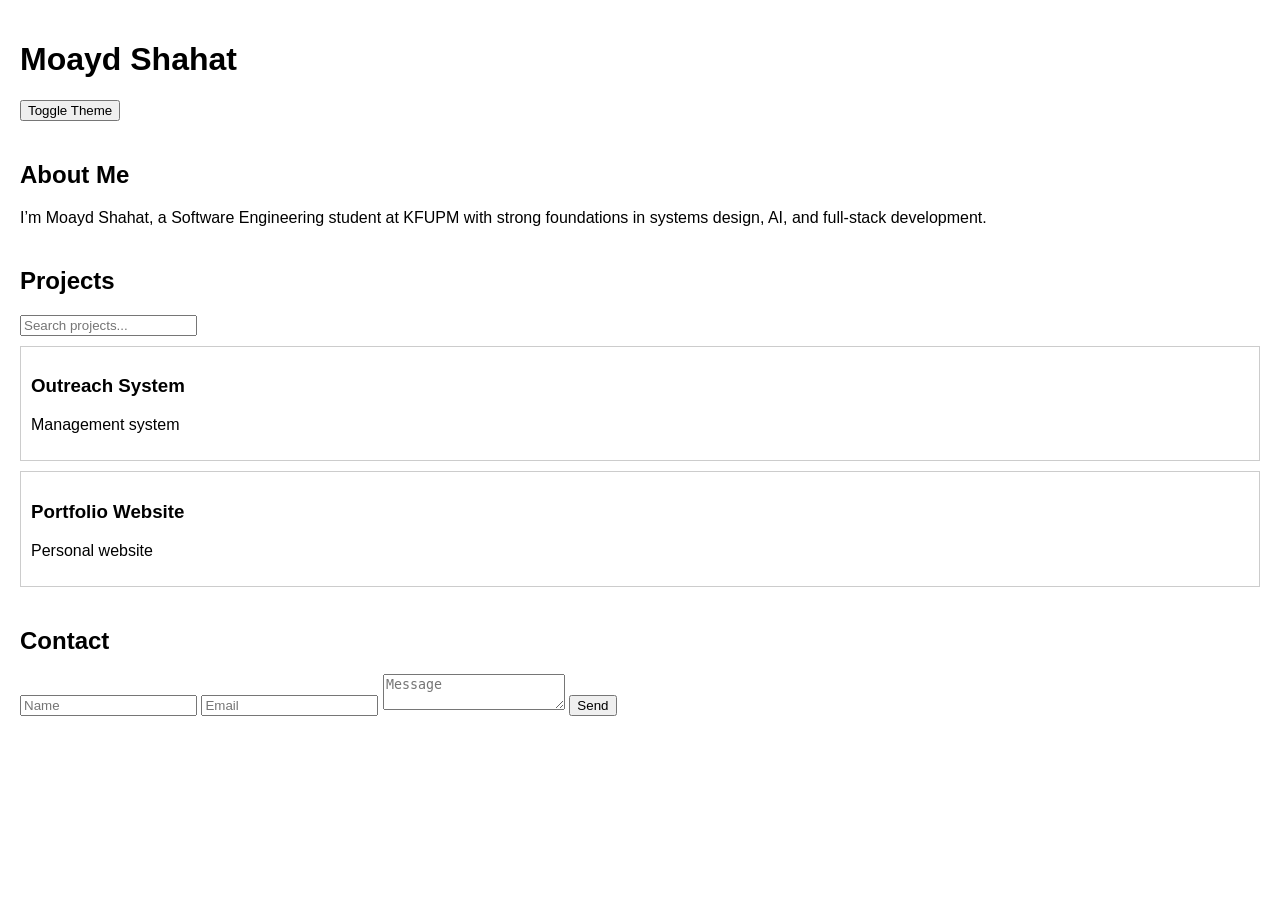
==== index.html @ a8ad27c6 "Initial commit" ====
<!DOCTYPE html>
<html lang="en">
<head>
<meta charset="UTF-8">
<meta name="viewport" content="width=device-width, initial-scale=1.0">
<title>Moayd Shahat | Portfolio</title>
<link rel="stylesheet" href="css/styles.css">
</head>
<body>

<header>
  <h1>Moayd Shahat</h1>
  <button id="themeToggle">Toggle Theme</button>
</header>

<section id="about">
  <h2>About Me</h2>
  <p>I’m Moayd Shahat, a Software Engineering student at KFUPM with strong foundations in systems design, AI, and full‑stack development.</p>
</section>

<section id="projects">
  <h2>Projects</h2>

  <input type="text" id="searchInput" placeholder="Search projects...">

  <div id="projectsList"></div>
</section>

<section id="contact">
  <h2>Contact</h2>
  <form id="contactForm">
    <input type="text" id="name" placeholder="Name">
    <input type="email" id="email" placeholder="Email">
    <textarea id="message" placeholder="Message"></textarea>
    <button type="submit">Send</button>
  </form>
  <p id="formMsg"></p>
</section>

<script src="js/script.js"></script>
</body>
</html>
---- css/styles.css ----
body {
  font-family: Arial;
  margin: 0;
  padding: 20px;
  transition: 0.3s;
}
.dark {
  background: #111;
  color: white;
}
section {
  margin: 40px 0;
}
#projectsList div {
  border: 1px solid #ccc;
  padding: 10px;
  margin: 10px 0;
  transition: 0.3s;
}
#projectsList div:hover {
  transform: scale(1.02);
}
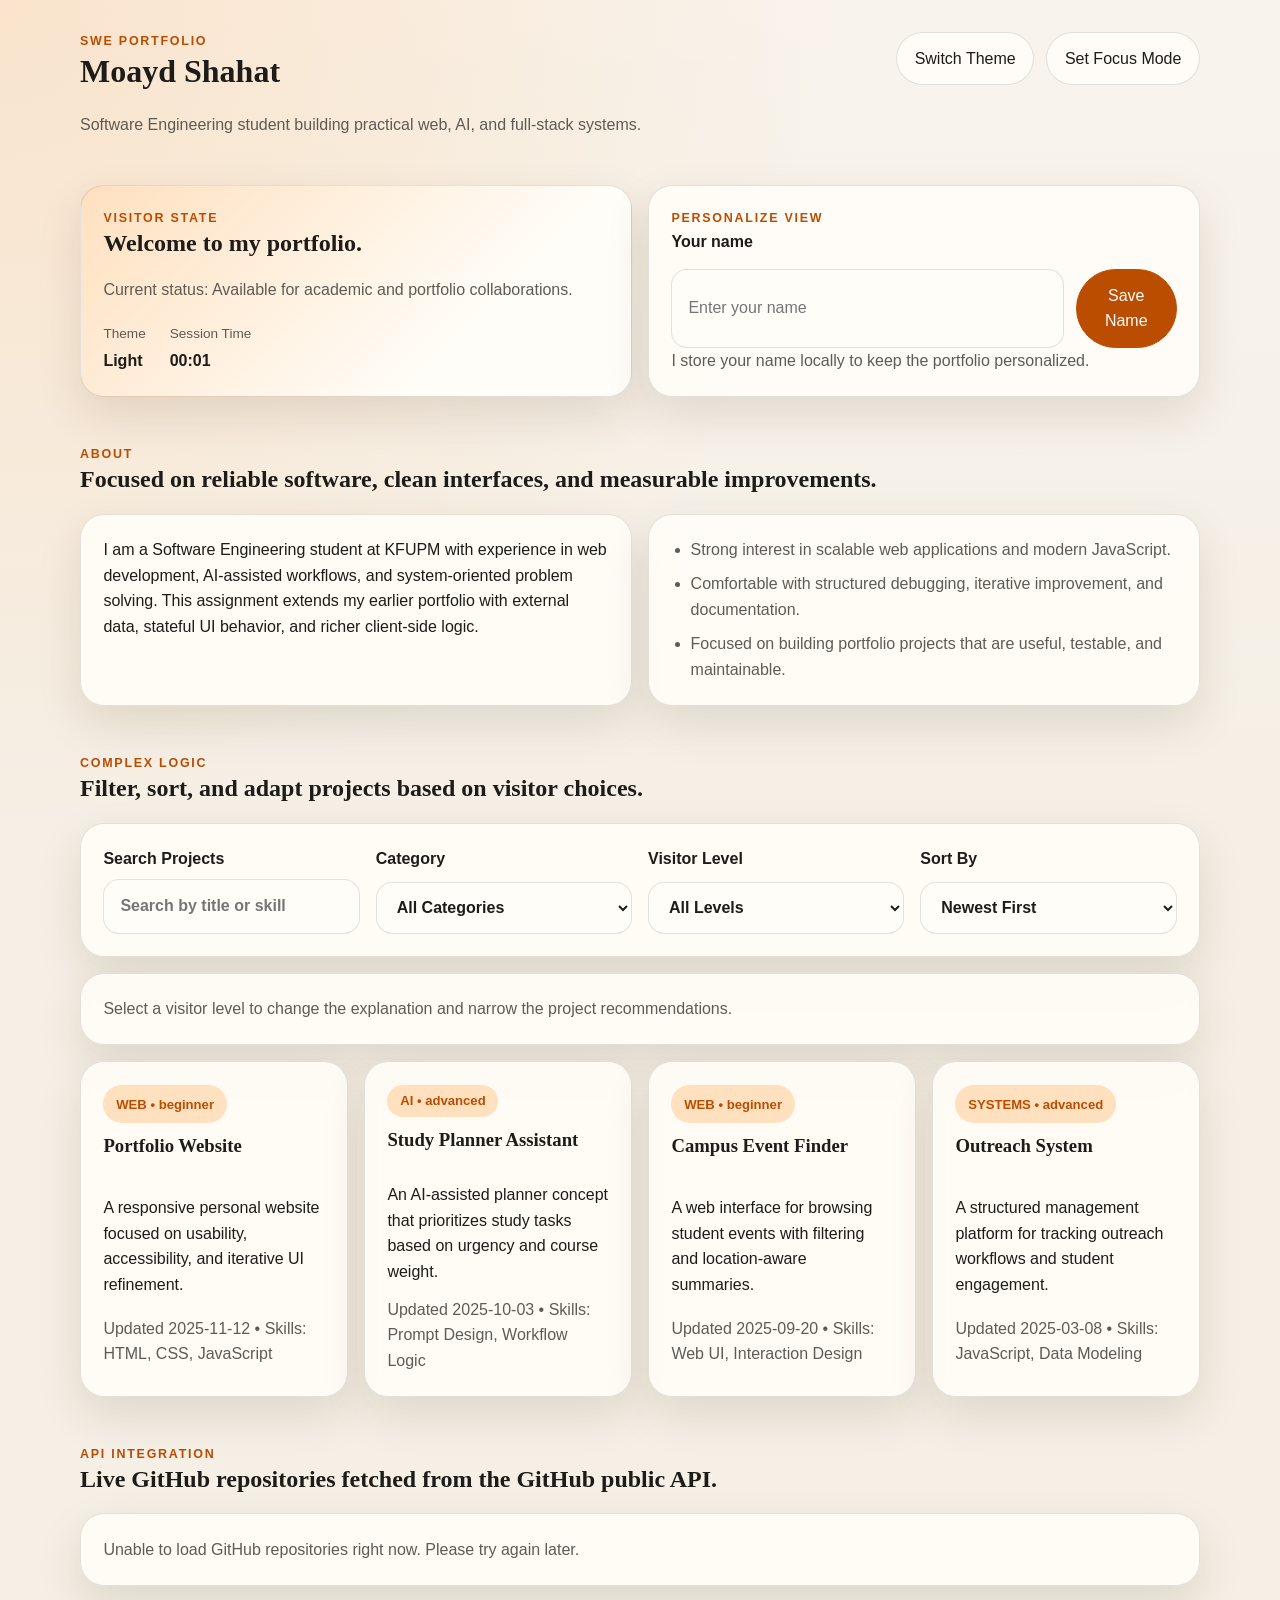
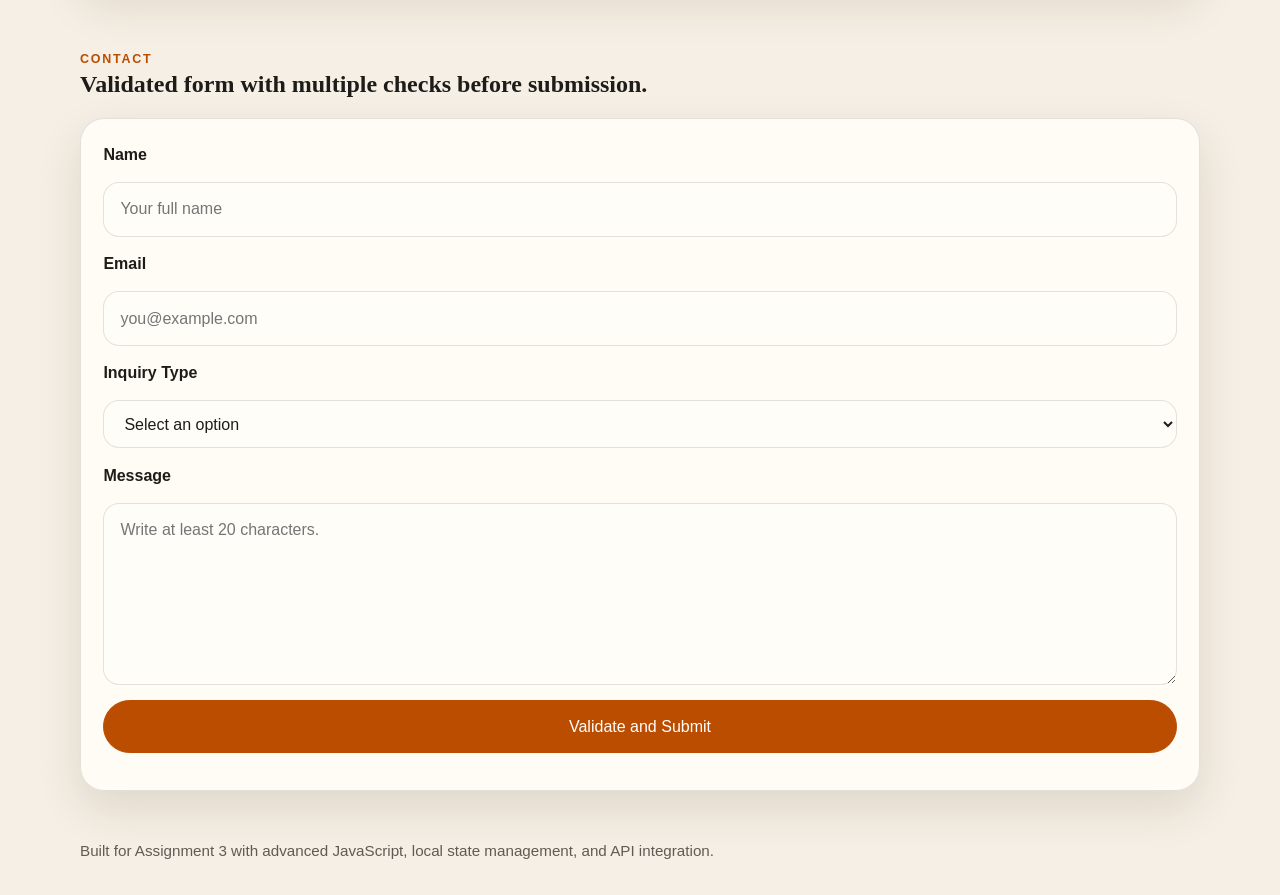
==== commit 03de6070: "First commit" ====
--- a/index.html
+++ b/index.html
@@ -1,42 +1,174 @@
 <!DOCTYPE html>
 <html lang="en">
 <head>
-<meta charset="UTF-8">
-<meta name="viewport" content="width=device-width, initial-scale=1.0">
-<title>Moayd Shahat | Portfolio</title>
-<link rel="stylesheet" href="css/styles.css">
+  <meta charset="UTF-8">
+  <meta name="viewport" content="width=device-width, initial-scale=1.0">
+  <meta
+    name="description"
+    content="Assignment 3 portfolio for Moayd Shahat featuring state management, API integration, advanced filtering, and form validation."
+  >
+  <title>Moayd Shahat | Assignment 3 Portfolio</title>
+  <link rel="stylesheet" href="css/styles.css">
 </head>
 <body>
+  <header class="site-header">
+    <div class="brand-block">
+      <p class="eyebrow">SWE Portfolio</p>
+      <h1>Moayd Shahat</h1>
+      <p class="subtitle">Software Engineering student building practical web, AI, and full-stack systems.</p>
+    </div>
 
-<header>
-  <h1>Moayd Shahat</h1>
-  <button id="themeToggle">Toggle Theme</button>
-</header>
+    <nav class="top-actions" aria-label="Portfolio Controls">
+      <button id="themeToggle" class="ghost-button" type="button">Switch Theme</button>
+      <button id="statusToggle" class="ghost-button" type="button">Set Status</button>
+    </nav>
+  </header>
 
-<section id="about">
-  <h2>About Me</h2>
-  <p>I’m Moayd Shahat, a Software Engineering student at KFUPM with strong foundations in systems design, AI, and full‑stack development.</p>
-</section>
+  <main>
+    <section class="hero card-grid">
+      <article class="card card-accent">
+        <p class="section-label">Visitor State</p>
+        <h2 id="greeting">Welcome to my portfolio.</h2>
+        <p id="statusMessage" class="status-text">Current status: Available for academic and portfolio collaborations.</p>
+        <div class="metrics">
+          <div>
+            <span class="metric-label">Theme</span>
+            <strong id="themeLabel">Light</strong>
+          </div>
+          <div>
+            <span class="metric-label">Session Time</span>
+            <strong id="visitTimer">00:00</strong>
+          </div>
+        </div>
+      </article>
 
-<section id="projects">
-  <h2>Projects</h2>
+      <article class="card">
+        <p class="section-label">Personalize View</p>
+        <form id="visitorForm" class="inline-form">
+          <label for="visitorName">Your name</label>
+          <div class="inline-controls">
+            <input id="visitorName" name="visitorName" type="text" maxlength="30" placeholder="Enter your name">
+            <button type="submit" class="primary-button">Save Name</button>
+          </div>
+        </form>
+        <p id="visitorFeedback" class="helper-text">I store your name locally to keep the portfolio personalized.</p>
+      </article>
+    </section>
 
-  <input type="text" id="searchInput" placeholder="Search projects...">
+    <section id="about" class="content-section">
+      <div class="section-heading">
+        <p class="section-label">About</p>
+        <h2>Focused on reliable software, clean interfaces, and measurable improvements.</h2>
+      </div>
+      <div class="about-layout">
+        <article class="card">
+          <p>
+            I am a Software Engineering student at KFUPM with experience in web development,
+            AI-assisted workflows, and system-oriented problem solving. This assignment extends my
+            earlier portfolio with external data, stateful UI behavior, and richer client-side logic.
+          </p>
+        </article>
+        <article class="card">
+          <ul class="bullet-list">
+            <li>Strong interest in scalable web applications and modern JavaScript.</li>
+            <li>Comfortable with structured debugging, iterative improvement, and documentation.</li>
+            <li>Focused on building portfolio projects that are useful, testable, and maintainable.</li>
+          </ul>
+        </article>
+      </div>
+    </section>
 
-  <div id="projectsList"></div>
-</section>
+    <section id="projects" class="content-section">
+      <div class="section-heading">
+        <p class="section-label">Complex Logic</p>
+        <h2>Filter, sort, and adapt projects based on visitor choices.</h2>
+      </div>
 
-<section id="contact">
-  <h2>Contact</h2>
-  <form id="contactForm">
-    <input type="text" id="name" placeholder="Name">
-    <input type="email" id="email" placeholder="Email">
-    <textarea id="message" placeholder="Message"></textarea>
-    <button type="submit">Send</button>
-  </form>
-  <p id="formMsg"></p>
-</section>
+      <div class="controls-grid card">
+        <label>
+          Search Projects
+          <input type="text" id="searchInput" placeholder="Search by title or skill">
+        </label>
 
-<script src="js/script.js"></script>
+        <label>
+          Category
+          <select id="categoryFilter">
+            <option value="all">All Categories</option>
+            <option value="web">Web</option>
+            <option value="ai">AI</option>
+            <option value="systems">Systems</option>
+          </select>
+        </label>
+
+        <label>
+          Visitor Level
+          <select id="levelFilter">
+            <option value="all">All Levels</option>
+            <option value="beginner">Beginner</option>
+            <option value="advanced">Advanced</option>
+          </select>
+        </label>
+
+        <label>
+          Sort By
+          <select id="sortSelect">
+            <option value="newest">Newest First</option>
+            <option value="oldest">Oldest First</option>
+            <option value="title">Title A-Z</option>
+          </select>
+        </label>
+      </div>
+
+      <article id="levelMessage" class="card info-banner">
+        Beginner visitors currently see guided, easier-to-read project summaries.
+      </article>
+
+      <div id="projectsList" class="projects-grid" aria-live="polite"></div>
+    </section>
+
+    <section id="github" class="content-section">
+      <div class="section-heading">
+        <p class="section-label">API Integration</p>
+        <h2>Live GitHub repositories fetched from the GitHub public API.</h2>
+      </div>
+      <div id="repoStatus" class="card info-banner">Loading latest repositories...</div>
+      <div id="repoList" class="projects-grid" aria-live="polite"></div>
+    </section>
+
+    <section id="contact" class="content-section">
+      <div class="section-heading">
+        <p class="section-label">Contact</p>
+        <h2>Validated form with multiple checks before submission.</h2>
+      </div>
+
+      <form id="contactForm" class="card contact-form" novalidate>
+        <label for="name">Name</label>
+        <input type="text" id="name" name="name" placeholder="Your full name">
+
+        <label for="email">Email</label>
+        <input type="email" id="email" name="email" placeholder="you@example.com">
+
+        <label for="reason">Inquiry Type</label>
+        <select id="reason" name="reason">
+          <option value="">Select an option</option>
+          <option value="project">Project collaboration</option>
+          <option value="feedback">Portfolio feedback</option>
+          <option value="opportunity">Opportunity</option>
+        </select>
+
+        <label for="message">Message</label>
+        <textarea id="message" name="message" rows="6" placeholder="Write at least 20 characters."></textarea>
+
+        <button type="submit" class="primary-button">Validate and Submit</button>
+        <p id="formMsg" class="helper-text" aria-live="polite"></p>
+      </form>
+    </section>
+  </main>
+
+  <footer class="site-footer">
+    <p>Built for Assignment 3 with advanced JavaScript, local state management, and API integration.</p>
+  </footer>
+
+  <script src="js/script.js"></script>
 </body>
 </html>
--- a/css/styles.css
+++ b/css/styles.css
@@ -1,23 +1,312 @@
+:root {
+  --bg: #f5efe5;
+  --surface: rgba(255, 252, 247, 0.92);
+  --surface-strong: #fffdf8;
+  --text: #1d1c19;
+  --muted: #5f5b54;
+  --border: rgba(29, 28, 25, 0.12);
+  --accent: #bb4d00;
+  --accent-soft: #ffe0bf;
+  --shadow: 0 18px 45px rgba(66, 43, 17, 0.12);
+}
+
+body.dark {
+  --bg: #171c22;
+  --surface: rgba(28, 35, 43, 0.94);
+  --surface-strong: #222a33;
+  --text: #edf1f4;
+  --muted: #b8c0c8;
+  --border: rgba(237, 241, 244, 0.1);
+  --accent: #ffb067;
+  --accent-soft: rgba(255, 176, 103, 0.16);
+  --shadow: 0 18px 45px rgba(0, 0, 0, 0.24);
+}
+
+* {
+  box-sizing: border-box;
+}
+
+html {
+  scroll-behavior: smooth;
+}
 
 body {
-  font-family: Arial;
   margin: 0;
-  padding: 20px;
-  transition: 0.3s;
-}
-.dark {
-  background: #111;
-  color: white;
-}
-section {
-  margin: 40px 0;
-}
-#projectsList div {
-  border: 1px solid #ccc;
-  padding: 10px;
-  margin: 10px 0;
-  transition: 0.3s;
-}
-#projectsList div:hover {
-  transform: scale(1.02);
-}
+  min-height: 100vh;
+  font-family: "Trebuchet MS", "Segoe UI", sans-serif;
+  color: var(--text);
+  background:
+    radial-gradient(circle at top left, rgba(255, 181, 107, 0.25), transparent 30%),
+    linear-gradient(180deg, rgba(255, 255, 255, 0.3), transparent 35%),
+    var(--bg);
+  line-height: 1.6;
+  transition: background-color 0.25s ease, color 0.25s ease;
+}
+
+h1,
+h2,
+h3 {
+  margin-top: 0;
+  font-family: Georgia, "Times New Roman", serif;
+  line-height: 1.2;
+}
+
+p {
+  margin: 0;
+}
+
+main,
+.site-header,
+.site-footer {
+  width: min(1120px, calc(100% - 2rem));
+  margin: 0 auto;
+}
+
+.site-header,
+.site-footer,
+.content-section,
+.hero {
+  padding: 1.5rem 0;
+}
+
+.site-header {
+  display: flex;
+  justify-content: space-between;
+  gap: 1rem;
+  align-items: flex-start;
+  padding-top: 2rem;
+}
+
+.eyebrow,
+.section-label {
+  color: var(--accent);
+  text-transform: uppercase;
+  letter-spacing: 0.14em;
+  font-size: 0.78rem;
+  font-weight: 700;
+}
+
+.subtitle {
+  margin-top: 0.75rem;
+  color: var(--muted);
+  max-width: 44rem;
+}
+
+.top-actions {
+  display: flex;
+  gap: 0.75rem;
+  flex-wrap: wrap;
+}
+
+.ghost-button,
+.primary-button {
+  border-radius: 999px;
+  border: 1px solid var(--border);
+  padding: 0.8rem 1.1rem;
+  font: inherit;
+  cursor: pointer;
+  transition: transform 0.2s ease, background-color 0.2s ease, border-color 0.2s ease;
+}
+
+.ghost-button {
+  background: var(--surface);
+  color: var(--text);
+}
+
+.primary-button {
+  background: var(--accent);
+  border-color: var(--accent);
+  color: #fff;
+}
+
+.ghost-button:hover,
+.primary-button:hover {
+  transform: translateY(-1px);
+}
+
+.card-grid,
+.about-layout,
+.controls-grid,
+.projects-grid {
+  display: grid;
+  gap: 1rem;
+}
+
+.card-grid,
+.about-layout {
+  grid-template-columns: repeat(2, minmax(0, 1fr));
+}
+
+.controls-grid {
+  grid-template-columns: repeat(4, minmax(0, 1fr));
+}
+
+.projects-grid {
+  grid-template-columns: repeat(auto-fit, minmax(240px, 1fr));
+  margin-top: 1rem;
+}
+
+.card {
+  background: var(--surface);
+  border: 1px solid var(--border);
+  border-radius: 24px;
+  padding: 1.4rem;
+  box-shadow: var(--shadow);
+  backdrop-filter: blur(10px);
+}
+
+.card-accent {
+  background:
+    linear-gradient(135deg, var(--accent-soft), transparent 70%),
+    var(--surface-strong);
+}
+
+.metrics {
+  display: flex;
+  gap: 1.5rem;
+  margin-top: 1.25rem;
+  flex-wrap: wrap;
+}
+
+.metric-label,
+.helper-text,
+.repo-meta,
+.project-meta,
+.status-text,
+.site-footer,
+.bullet-list,
+.info-banner {
+  color: var(--muted);
+}
+
+.metric-label {
+  display: block;
+  font-size: 0.85rem;
+  margin-bottom: 0.2rem;
+}
+
+.inline-form,
+.contact-form {
+  display: grid;
+  gap: 0.9rem;
+}
+
+.inline-controls {
+  display: flex;
+  gap: 0.75rem;
+}
+
+label {
+  display: grid;
+  gap: 0.45rem;
+  font-weight: 600;
+}
+
+input,
+select,
+textarea {
+  width: 100%;
+  border: 1px solid var(--border);
+  border-radius: 16px;
+  padding: 0.85rem 1rem;
+  background: var(--surface-strong);
+  color: var(--text);
+  font: inherit;
+}
+
+textarea {
+  resize: vertical;
+}
+
+.section-heading {
+  margin-bottom: 1rem;
+  max-width: 52rem;
+}
+
+.bullet-list {
+  padding-left: 1.2rem;
+  margin: 0;
+}
+
+.bullet-list li + li {
+  margin-top: 0.55rem;
+}
+
+.info-banner {
+  margin-top: 1rem;
+}
+
+.project-card,
+.repo-card {
+  display: grid;
+  gap: 0.75rem;
+}
+
+.project-tag,
+.repo-link {
+  justify-self: start;
+}
+
+.project-tag {
+  display: inline-flex;
+  align-items: center;
+  gap: 0.35rem;
+  padding: 0.35rem 0.8rem;
+  border-radius: 999px;
+  background: var(--accent-soft);
+  color: var(--accent);
+  font-size: 0.82rem;
+  font-weight: 700;
+}
+
+.repo-link {
+  color: var(--accent);
+  text-decoration: none;
+  font-weight: 700;
+}
+
+.repo-link:hover {
+  text-decoration: underline;
+}
+
+.empty-state {
+  grid-column: 1 / -1;
+  text-align: center;
+}
+
+.site-footer {
+  padding-bottom: 2rem;
+  font-size: 0.95rem;
+}
+
+@media (max-width: 860px) {
+  .site-header,
+  .card-grid,
+  .about-layout,
+  .controls-grid {
+    grid-template-columns: 1fr;
+    display: grid;
+  }
+
+  .site-header {
+    justify-content: stretch;
+  }
+}
+
+@media (max-width: 640px) {
+  body {
+    width: 100%;
+  }
+
+  .inline-controls,
+  .top-actions,
+  .metrics {
+    flex-direction: column;
+  }
+
+  main,
+  .site-header,
+  .site-footer {
+    width: min(100% - 1rem, 1120px);
+  }
+}
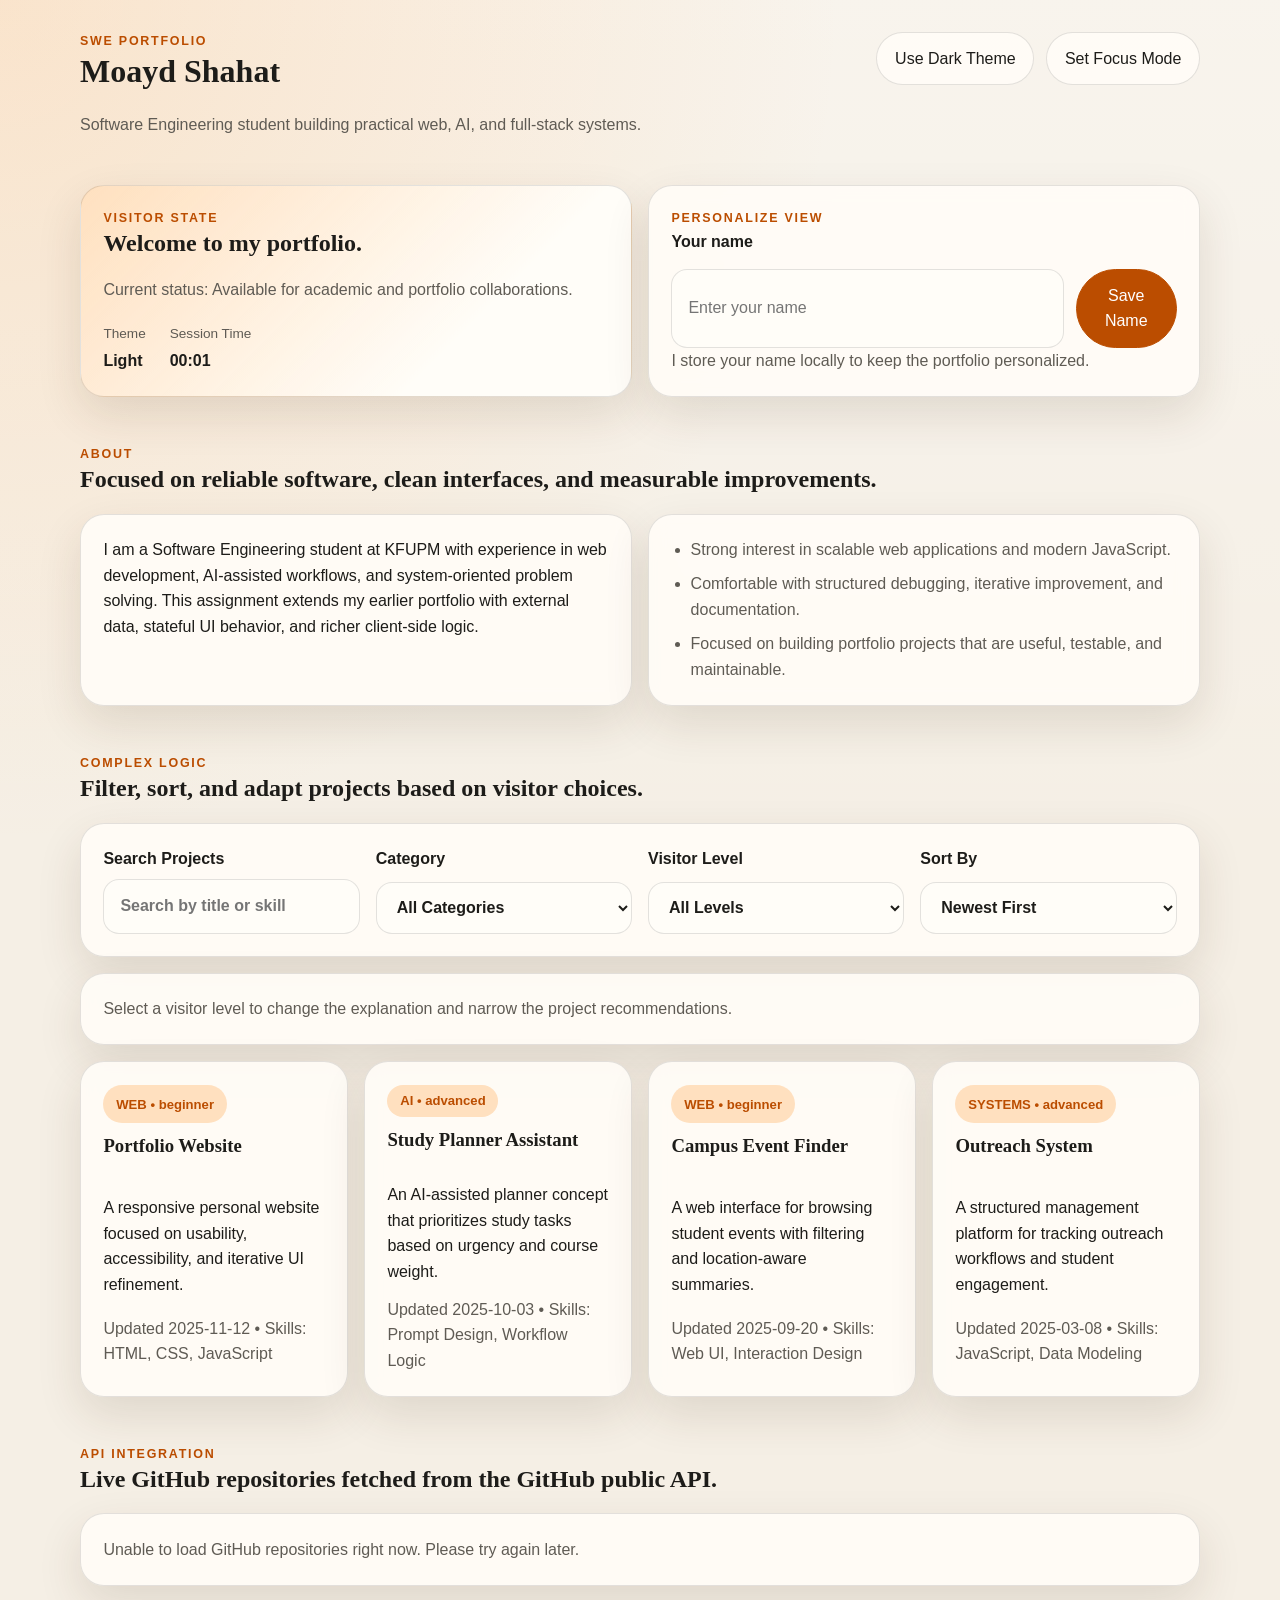
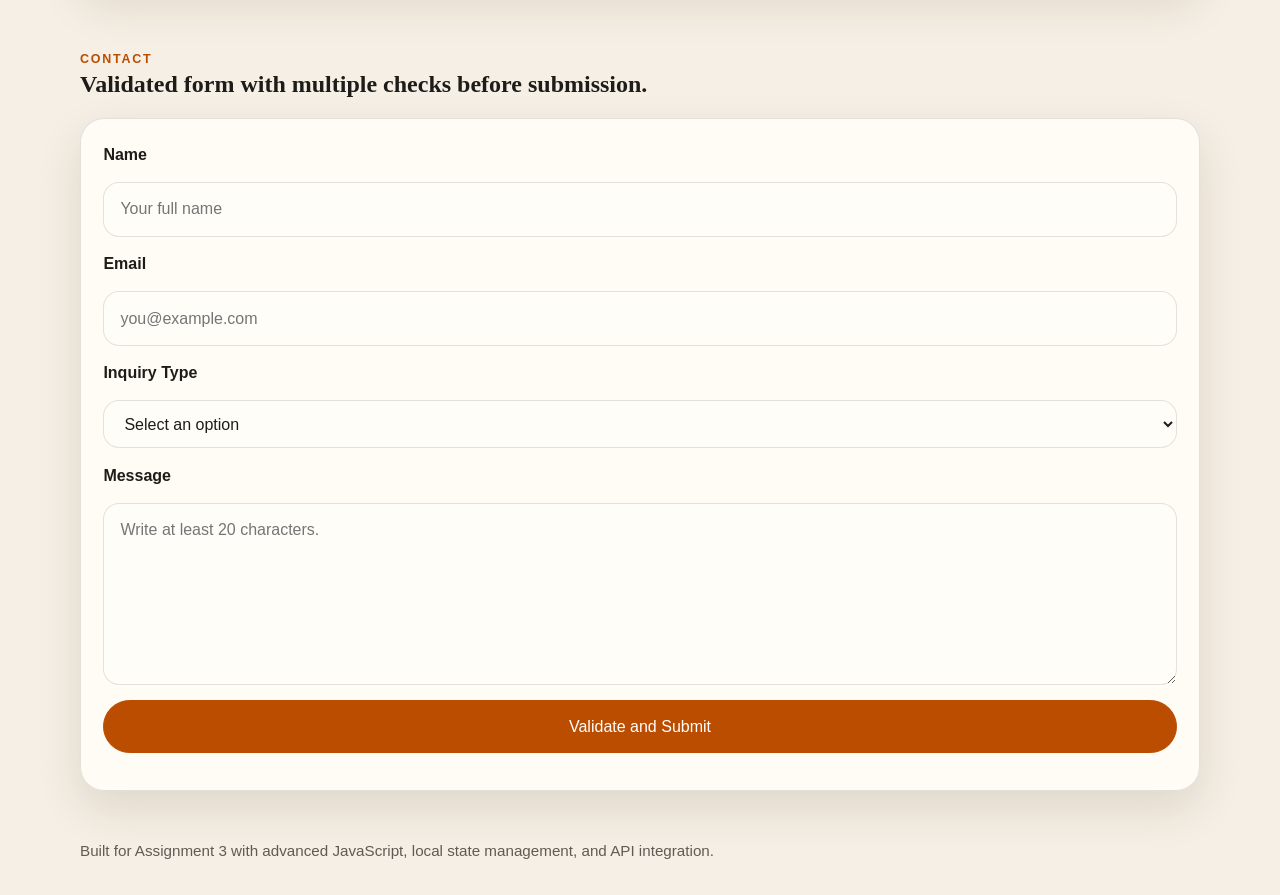
==== commit 24001edf: "last edit" ====
--- a/index.html
+++ b/index.html
@@ -19,8 +19,8 @@
     </div>
 
     <nav class="top-actions" aria-label="Portfolio Controls">
-      <button id="themeToggle" class="ghost-button" type="button">Switch Theme</button>
-      <button id="statusToggle" class="ghost-button" type="button">Set Status</button>
+      <button id="themeToggle" class="ghost-button" type="button" aria-pressed="false">Switch Theme</button>
+      <button id="statusToggle" class="ghost-button" type="button" aria-pressed="false">Set Status</button>
     </nav>
   </header>
 
@@ -47,11 +47,11 @@
         <form id="visitorForm" class="inline-form">
           <label for="visitorName">Your name</label>
           <div class="inline-controls">
-            <input id="visitorName" name="visitorName" type="text" maxlength="30" placeholder="Enter your name">
+            <input id="visitorName" name="visitorName" type="text" maxlength="30" placeholder="Enter your name" aria-describedby="visitorFeedback">
             <button type="submit" class="primary-button">Save Name</button>
           </div>
         </form>
-        <p id="visitorFeedback" class="helper-text">I store your name locally to keep the portfolio personalized.</p>
+        <p id="visitorFeedback" class="helper-text" aria-live="polite">I store your name locally to keep the portfolio personalized.</p>
       </article>
     </section>
 
@@ -87,7 +87,7 @@
       <div class="controls-grid card">
         <label>
           Search Projects
-          <input type="text" id="searchInput" placeholder="Search by title or skill">
+          <input type="text" id="searchInput" placeholder="Search by title or skill" aria-describedby="levelMessage">
         </label>
 
         <label>
@@ -131,7 +131,7 @@
         <p class="section-label">API Integration</p>
         <h2>Live GitHub repositories fetched from the GitHub public API.</h2>
       </div>
-      <div id="repoStatus" class="card info-banner">Loading latest repositories...</div>
+      <div id="repoStatus" class="card info-banner" aria-live="polite">Loading latest repositories...</div>
       <div id="repoList" class="projects-grid" aria-live="polite"></div>
     </section>
 
@@ -143,13 +143,13 @@
 
       <form id="contactForm" class="card contact-form" novalidate>
         <label for="name">Name</label>
-        <input type="text" id="name" name="name" placeholder="Your full name">
+        <input type="text" id="name" name="name" placeholder="Your full name" required>
 
         <label for="email">Email</label>
-        <input type="email" id="email" name="email" placeholder="you@example.com">
+        <input type="email" id="email" name="email" placeholder="you@example.com" required>
 
         <label for="reason">Inquiry Type</label>
-        <select id="reason" name="reason">
+        <select id="reason" name="reason" required>
           <option value="">Select an option</option>
           <option value="project">Project collaboration</option>
           <option value="feedback">Portfolio feedback</option>
@@ -157,10 +157,10 @@
         </select>
 
         <label for="message">Message</label>
-        <textarea id="message" name="message" rows="6" placeholder="Write at least 20 characters."></textarea>
+        <textarea id="message" name="message" rows="6" placeholder="Write at least 20 characters." required></textarea>
 
         <button type="submit" class="primary-button">Validate and Submit</button>
-        <p id="formMsg" class="helper-text" aria-live="polite"></p>
+        <p id="formMsg" class="helper-text" role="status" aria-live="polite"></p>
       </form>
     </section>
   </main>
--- a/css/styles.css
+++ b/css/styles.css
@@ -214,8 +214,22 @@
   font: inherit;
 }
 
+button:focus-visible,
+input:focus-visible,
+select:focus-visible,
+textarea:focus-visible,
+.repo-link:focus-visible {
+  outline: 3px solid rgba(187, 77, 0, 0.3);
+  outline-offset: 3px;
+}
+
 textarea {
   resize: vertical;
+}
+
+.input-error {
+  border-color: #c83c1d;
+  box-shadow: 0 0 0 3px rgba(200, 60, 29, 0.12);
 }
 
 .section-heading {
@@ -310,3 +324,15 @@
     width: min(100% - 1rem, 1120px);
   }
 }
+
+@media (prefers-reduced-motion: reduce) {
+  html {
+    scroll-behavior: auto;
+  }
+
+  body,
+  .ghost-button,
+  .primary-button {
+    transition: none;
+  }
+}
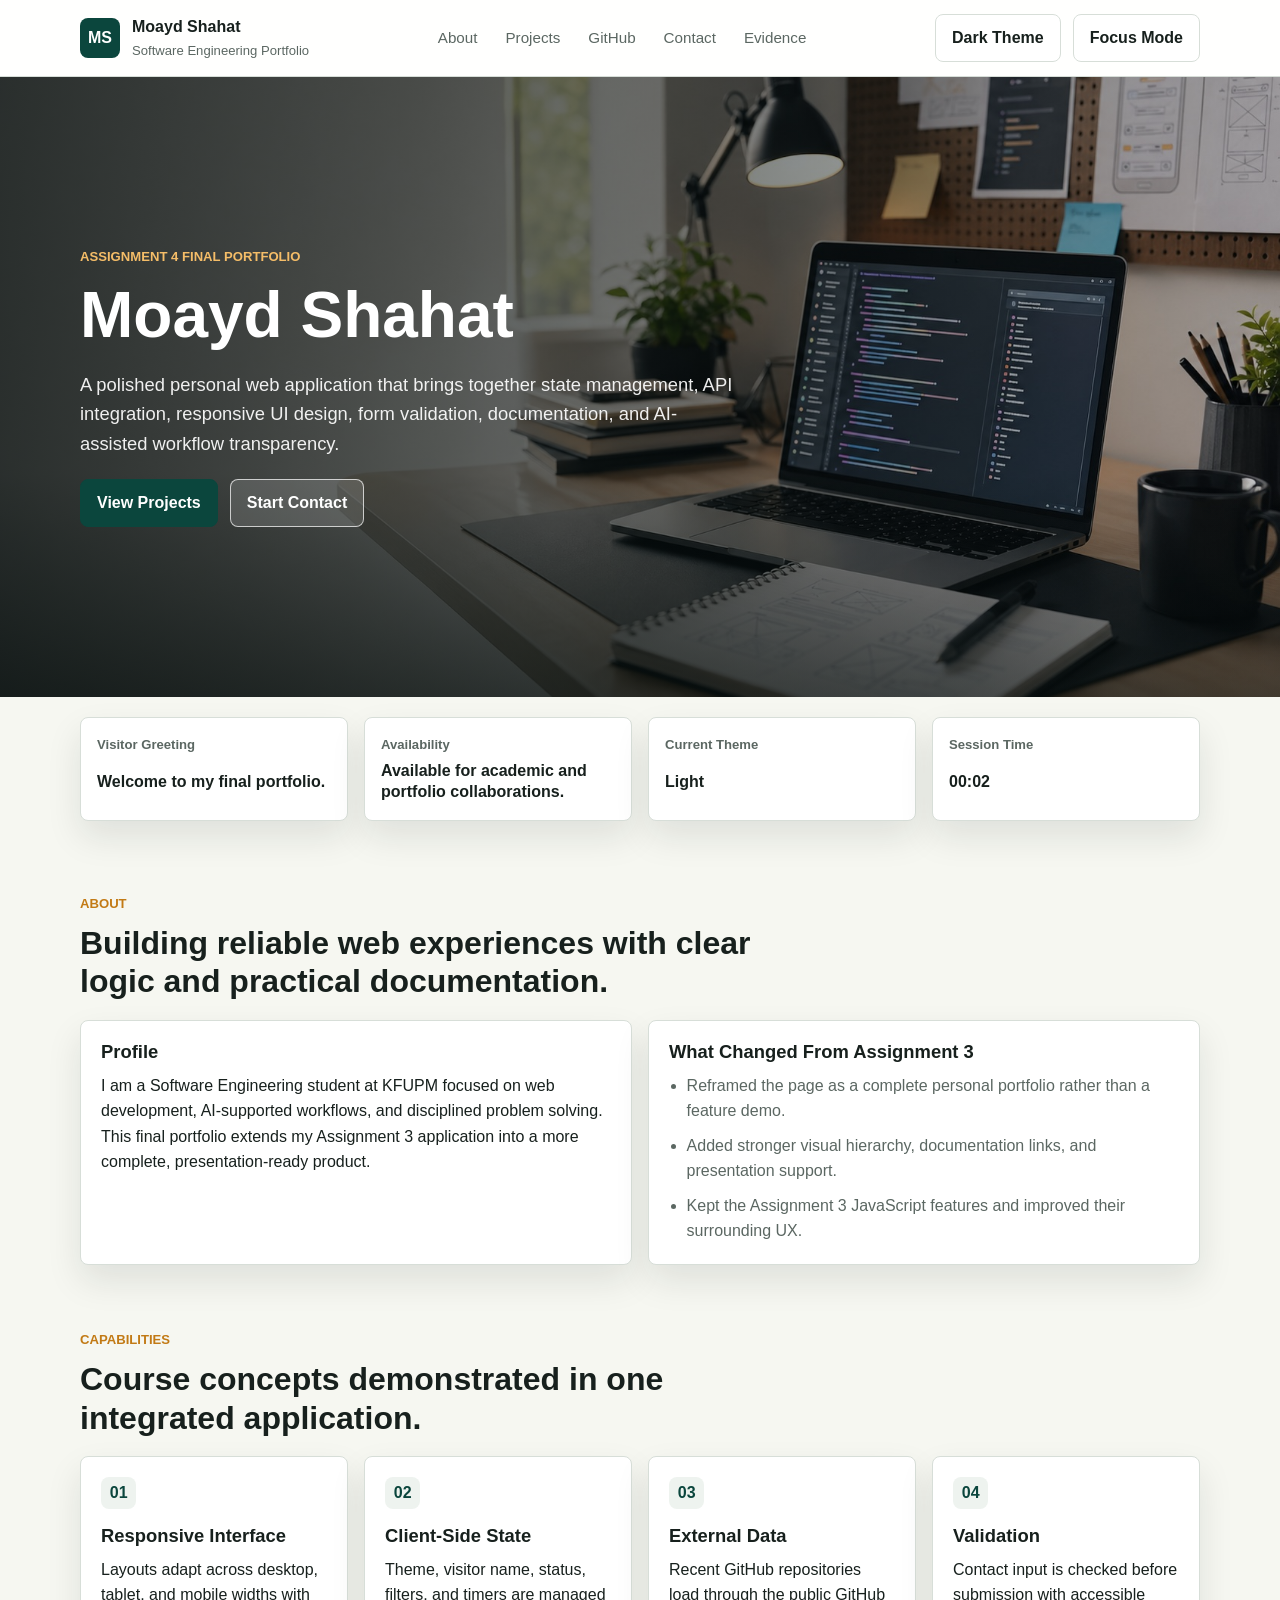
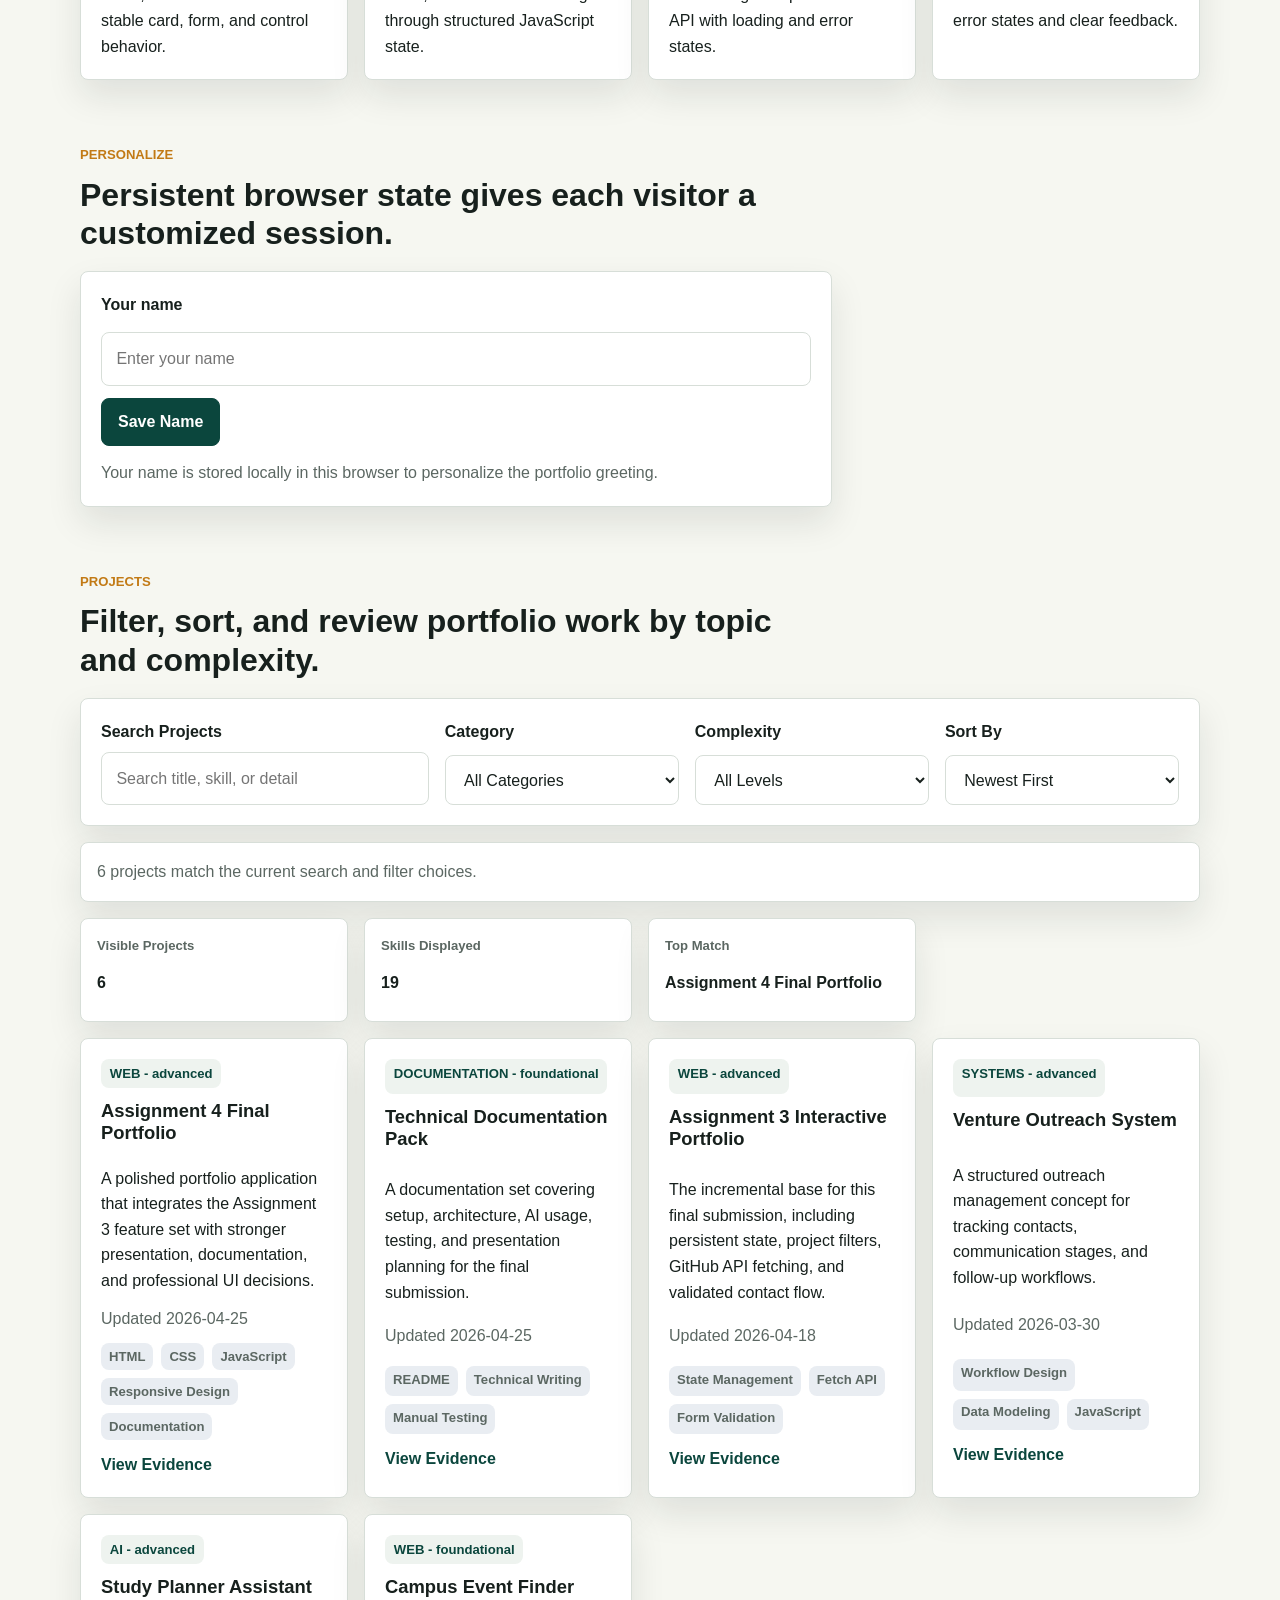
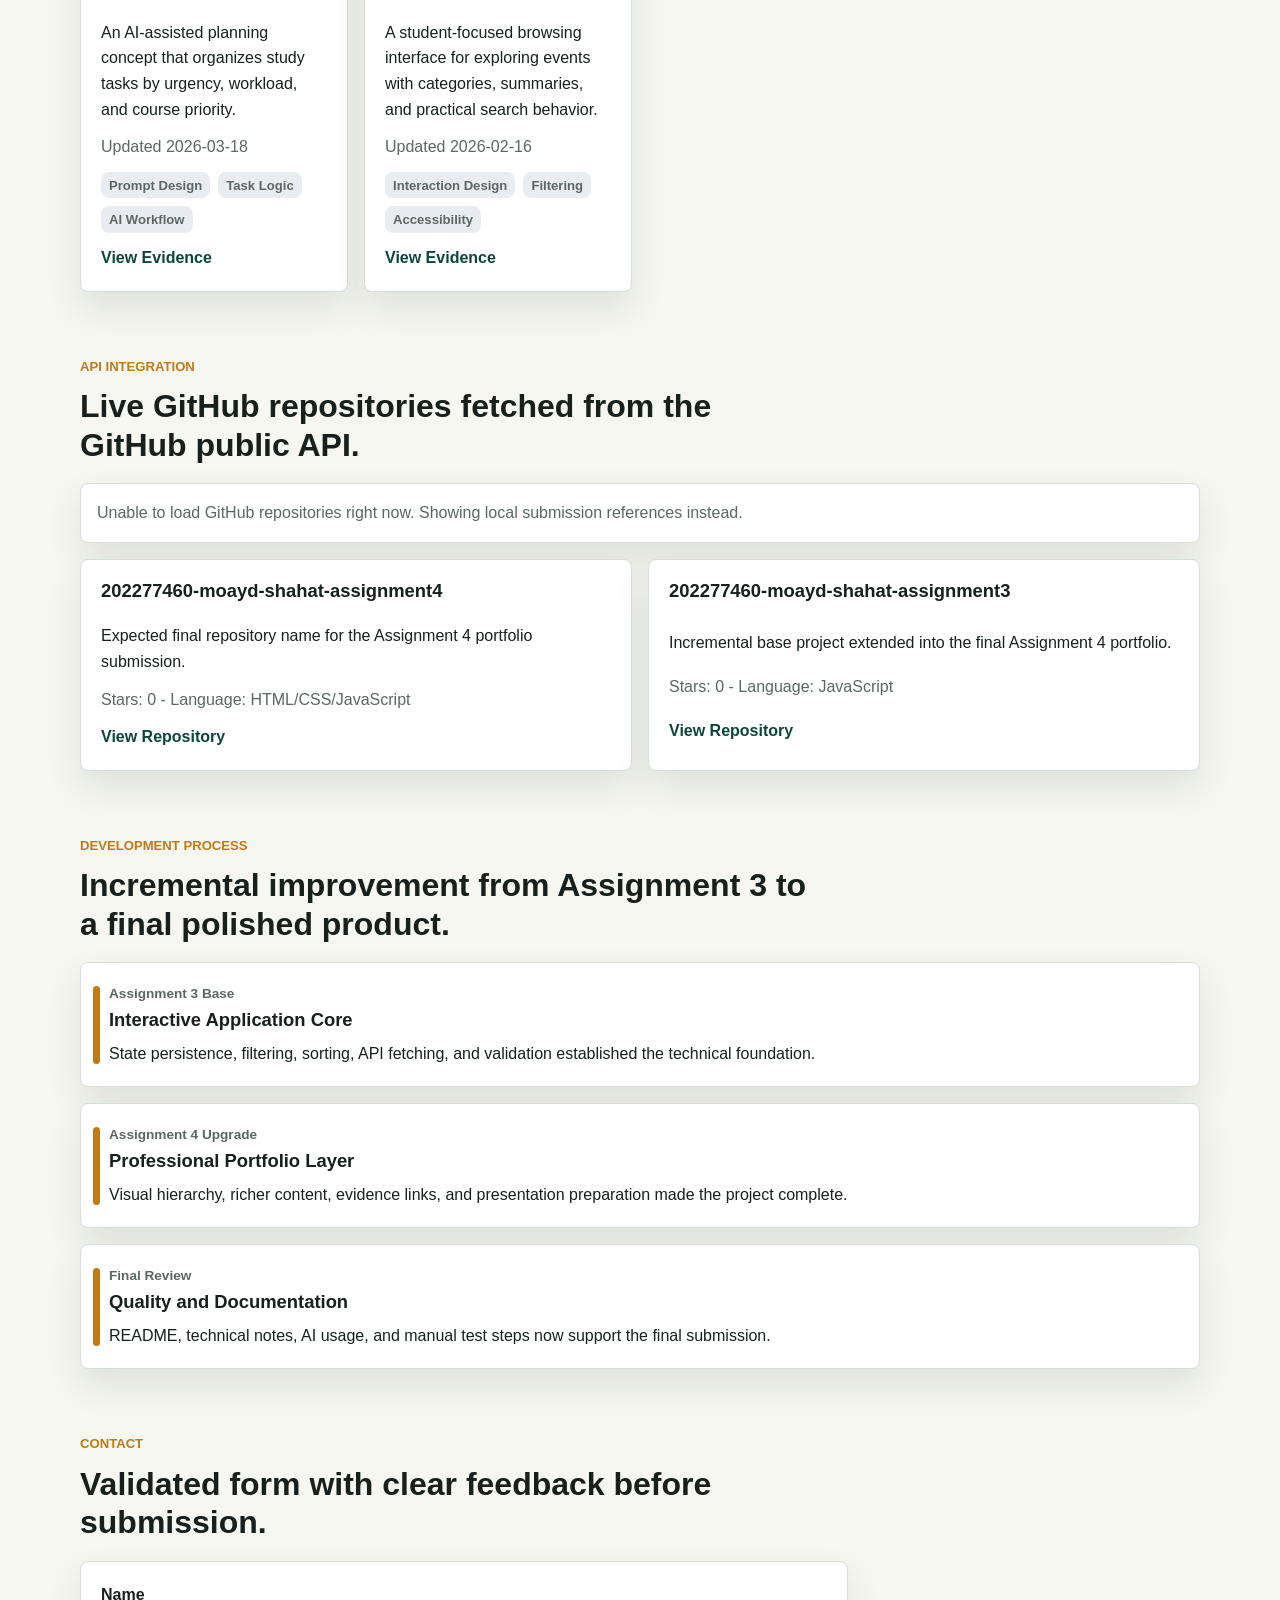
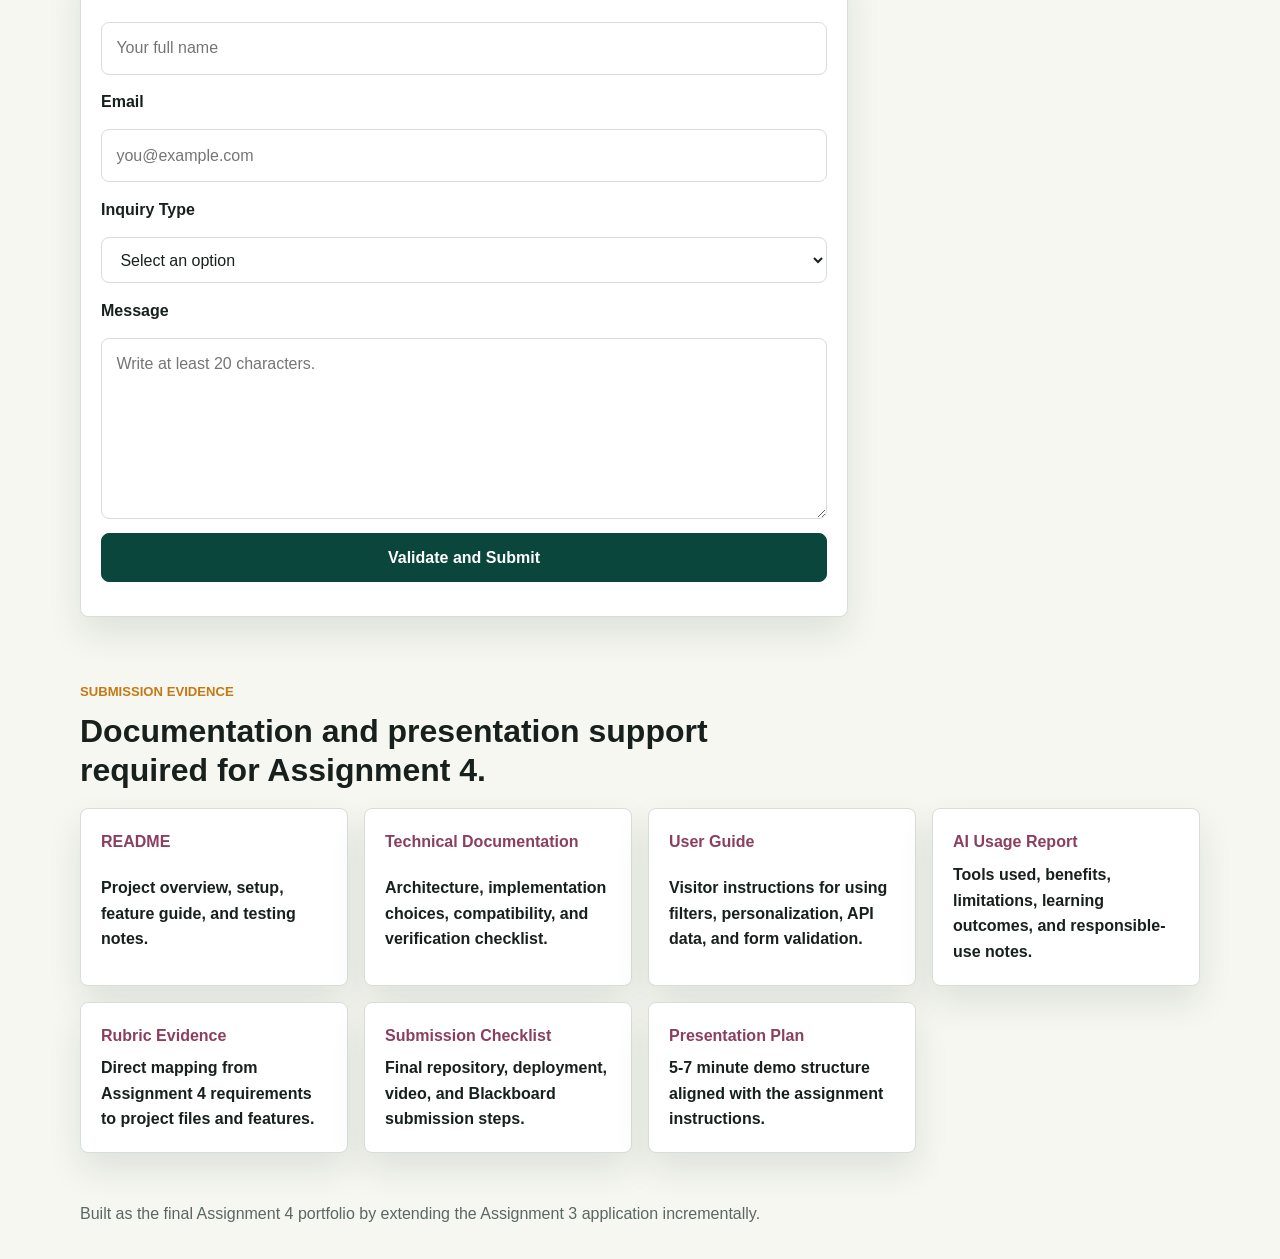
==== commit 70459c85: "Prepare assignment 4 final portfolio" ====
--- a/index.html
+++ b/index.html
@@ -5,89 +5,169 @@
   <meta name="viewport" content="width=device-width, initial-scale=1.0">
   <meta
     name="description"
-    content="Assignment 3 portfolio for Moayd Shahat featuring state management, API integration, advanced filtering, and form validation."
+    content="Assignment 4 final portfolio for Moayd Shahat, extending the Assignment 3 web application with a polished portfolio experience, documentation, API integration, and presentation-ready content."
   >
-  <title>Moayd Shahat | Assignment 3 Portfolio</title>
+  <title>Moayd Shahat | Assignment 4 Final Portfolio</title>
   <link rel="stylesheet" href="css/styles.css">
 </head>
 <body>
+  <a class="skip-link" href="#mainContent">Skip to main content</a>
+
   <header class="site-header">
-    <div class="brand-block">
-      <p class="eyebrow">SWE Portfolio</p>
-      <h1>Moayd Shahat</h1>
-      <p class="subtitle">Software Engineering student building practical web, AI, and full-stack systems.</p>
+    <a class="brand-link" href="#home" aria-label="Moayd Shahat portfolio home">
+      <span class="brand-mark" aria-hidden="true">MS</span>
+      <span>
+        <strong>Moayd Shahat</strong>
+        <small>Software Engineering Portfolio</small>
+      </span>
+    </a>
+
+    <nav class="primary-nav" aria-label="Main navigation">
+      <a href="#about">About</a>
+      <a href="#projects">Projects</a>
+      <a href="#github">GitHub</a>
+      <a href="#contact">Contact</a>
+      <a href="#evidence">Evidence</a>
+    </nav>
+
+    <div class="top-actions" aria-label="Portfolio controls">
+      <button id="themeToggle" class="ghost-button" type="button" aria-pressed="false">Dark Theme</button>
+      <button id="statusToggle" class="ghost-button" type="button" aria-pressed="false">Focus Mode</button>
     </div>
-
-    <nav class="top-actions" aria-label="Portfolio Controls">
-      <button id="themeToggle" class="ghost-button" type="button" aria-pressed="false">Switch Theme</button>
-      <button id="statusToggle" class="ghost-button" type="button" aria-pressed="false">Set Status</button>
-    </nav>
   </header>
 
-  <main>
-    <section class="hero card-grid">
-      <article class="card card-accent">
-        <p class="section-label">Visitor State</p>
-        <h2 id="greeting">Welcome to my portfolio.</h2>
-        <p id="statusMessage" class="status-text">Current status: Available for academic and portfolio collaborations.</p>
-        <div class="metrics">
-          <div>
-            <span class="metric-label">Theme</span>
-            <strong id="themeLabel">Light</strong>
-          </div>
-          <div>
-            <span class="metric-label">Session Time</span>
-            <strong id="visitTimer">00:00</strong>
-          </div>
+  <main id="mainContent">
+    <section id="home" class="hero" aria-labelledby="heroTitle">
+      <img
+        class="hero-image"
+        src="assets/images/portfolio-workspace.jpg"
+        alt="Modern developer workspace with a laptop, wireframe sketches, and planning notes"
+      >
+      <div class="hero-overlay" aria-hidden="true"></div>
+      <div class="hero-content">
+        <p class="eyebrow">Assignment 4 Final Portfolio</p>
+        <h1 id="heroTitle">Moayd Shahat</h1>
+        <p class="hero-lede">
+          A polished personal web application that brings together state management, API integration,
+          responsive UI design, form validation, documentation, and AI-assisted workflow transparency.
+        </p>
+        <div class="hero-actions">
+          <a class="primary-button" href="#projects">View Projects</a>
+          <a class="secondary-button" href="#contact">Start Contact</a>
         </div>
-      </article>
-
-      <article class="card">
-        <p class="section-label">Personalize View</p>
-        <form id="visitorForm" class="inline-form">
-          <label for="visitorName">Your name</label>
-          <div class="inline-controls">
-            <input id="visitorName" name="visitorName" type="text" maxlength="30" placeholder="Enter your name" aria-describedby="visitorFeedback">
-            <button type="submit" class="primary-button">Save Name</button>
-          </div>
-        </form>
-        <p id="visitorFeedback" class="helper-text" aria-live="polite">I store your name locally to keep the portfolio personalized.</p>
+      </div>
+    </section>
+
+    <section class="state-strip" aria-label="Live portfolio state">
+      <article class="state-card">
+        <span class="metric-label">Visitor Greeting</span>
+        <strong id="greeting">Welcome to my portfolio.</strong>
+      </article>
+      <article class="state-card">
+        <span class="metric-label">Availability</span>
+        <strong id="statusMessage">Available for academic and portfolio collaborations.</strong>
+      </article>
+      <article class="state-card">
+        <span class="metric-label">Current Theme</span>
+        <strong id="themeLabel">Light</strong>
+      </article>
+      <article class="state-card">
+        <span class="metric-label">Session Time</span>
+        <strong id="visitTimer">00:00</strong>
       </article>
     </section>
 
     <section id="about" class="content-section">
       <div class="section-heading">
         <p class="section-label">About</p>
-        <h2>Focused on reliable software, clean interfaces, and measurable improvements.</h2>
-      </div>
-      <div class="about-layout">
+        <h2>Building reliable web experiences with clear logic and practical documentation.</h2>
+      </div>
+
+      <div class="two-column">
         <article class="card">
+          <h3>Profile</h3>
           <p>
-            I am a Software Engineering student at KFUPM with experience in web development,
-            AI-assisted workflows, and system-oriented problem solving. This assignment extends my
-            earlier portfolio with external data, stateful UI behavior, and richer client-side logic.
+            I am a Software Engineering student at KFUPM focused on web development, AI-supported
+            workflows, and disciplined problem solving. This final portfolio extends my Assignment 3
+            application into a more complete, presentation-ready product.
           </p>
         </article>
         <article class="card">
+          <h3>What Changed From Assignment 3</h3>
           <ul class="bullet-list">
-            <li>Strong interest in scalable web applications and modern JavaScript.</li>
-            <li>Comfortable with structured debugging, iterative improvement, and documentation.</li>
-            <li>Focused on building portfolio projects that are useful, testable, and maintainable.</li>
+            <li>Reframed the page as a complete personal portfolio rather than a feature demo.</li>
+            <li>Added stronger visual hierarchy, documentation links, and presentation support.</li>
+            <li>Kept the Assignment 3 JavaScript features and improved their surrounding UX.</li>
           </ul>
         </article>
       </div>
     </section>
 
+    <section class="content-section">
+      <div class="section-heading">
+        <p class="section-label">Capabilities</p>
+        <h2>Course concepts demonstrated in one integrated application.</h2>
+      </div>
+
+      <div class="capability-grid">
+        <article class="card capability-card">
+          <span class="capability-index">01</span>
+          <h3>Responsive Interface</h3>
+          <p>Layouts adapt across desktop, tablet, and mobile widths with stable card, form, and control behavior.</p>
+        </article>
+        <article class="card capability-card">
+          <span class="capability-index">02</span>
+          <h3>Client-Side State</h3>
+          <p>Theme, visitor name, status, filters, and timers are managed through structured JavaScript state.</p>
+        </article>
+        <article class="card capability-card">
+          <span class="capability-index">03</span>
+          <h3>External Data</h3>
+          <p>Recent GitHub repositories load through the public GitHub API with loading and error states.</p>
+        </article>
+        <article class="card capability-card">
+          <span class="capability-index">04</span>
+          <h3>Validation</h3>
+          <p>Contact input is checked before submission with accessible error states and clear feedback.</p>
+        </article>
+      </div>
+    </section>
+
+    <section id="personalize" class="content-section">
+      <div class="section-heading">
+        <p class="section-label">Personalize</p>
+        <h2>Persistent browser state gives each visitor a customized session.</h2>
+      </div>
+
+      <form id="visitorForm" class="card inline-form">
+        <label for="visitorName">Your name</label>
+        <div class="inline-controls">
+          <input
+            id="visitorName"
+            name="visitorName"
+            type="text"
+            maxlength="30"
+            placeholder="Enter your name"
+            aria-describedby="visitorFeedback"
+          >
+          <button type="submit" class="primary-button">Save Name</button>
+        </div>
+        <p id="visitorFeedback" class="helper-text" aria-live="polite">
+          Your name is stored locally in this browser to personalize the portfolio greeting.
+        </p>
+      </form>
+    </section>
+
     <section id="projects" class="content-section">
       <div class="section-heading">
-        <p class="section-label">Complex Logic</p>
-        <h2>Filter, sort, and adapt projects based on visitor choices.</h2>
+        <p class="section-label">Projects</p>
+        <h2>Filter, sort, and review portfolio work by topic and complexity.</h2>
       </div>
 
       <div class="controls-grid card">
         <label>
           Search Projects
-          <input type="text" id="searchInput" placeholder="Search by title or skill" aria-describedby="levelMessage">
+          <input type="text" id="searchInput" placeholder="Search title, skill, or detail" aria-describedby="levelMessage">
         </label>
 
         <label>
@@ -97,14 +177,15 @@
             <option value="web">Web</option>
             <option value="ai">AI</option>
             <option value="systems">Systems</option>
+            <option value="documentation">Documentation</option>
           </select>
         </label>
 
         <label>
-          Visitor Level
+          Complexity
           <select id="levelFilter">
             <option value="all">All Levels</option>
-            <option value="beginner">Beginner</option>
+            <option value="foundational">Foundational</option>
             <option value="advanced">Advanced</option>
           </select>
         </label>
@@ -119,9 +200,24 @@
         </label>
       </div>
 
-      <article id="levelMessage" class="card info-banner">
-        Beginner visitors currently see guided, easier-to-read project summaries.
-      </article>
+      <article id="levelMessage" class="info-banner" aria-live="polite">
+        Select a project complexity to adapt the portfolio recommendations.
+      </article>
+
+      <div class="portfolio-stats" aria-label="Filtered project statistics">
+        <article class="stat-tile">
+          <span class="metric-label">Visible Projects</span>
+          <strong id="visibleProjectCount">0</strong>
+        </article>
+        <article class="stat-tile">
+          <span class="metric-label">Skills Displayed</span>
+          <strong id="visibleSkillCount">0</strong>
+        </article>
+        <article class="stat-tile">
+          <span class="metric-label">Top Match</span>
+          <strong id="topMatchLabel">None yet</strong>
+        </article>
+      </div>
 
       <div id="projectsList" class="projects-grid" aria-live="polite"></div>
     </section>
@@ -131,14 +227,39 @@
         <p class="section-label">API Integration</p>
         <h2>Live GitHub repositories fetched from the GitHub public API.</h2>
       </div>
-      <div id="repoStatus" class="card info-banner" aria-live="polite">Loading latest repositories...</div>
+      <div id="repoStatus" class="info-banner" aria-live="polite">Loading latest repositories...</div>
       <div id="repoList" class="projects-grid" aria-live="polite"></div>
     </section>
 
+    <section class="content-section">
+      <div class="section-heading">
+        <p class="section-label">Development Process</p>
+        <h2>Incremental improvement from Assignment 3 to a final polished product.</h2>
+      </div>
+
+      <div class="timeline">
+        <article class="timeline-item">
+          <span>Assignment 3 Base</span>
+          <h3>Interactive Application Core</h3>
+          <p>State persistence, filtering, sorting, API fetching, and validation established the technical foundation.</p>
+        </article>
+        <article class="timeline-item">
+          <span>Assignment 4 Upgrade</span>
+          <h3>Professional Portfolio Layer</h3>
+          <p>Visual hierarchy, richer content, evidence links, and presentation preparation made the project complete.</p>
+        </article>
+        <article class="timeline-item">
+          <span>Final Review</span>
+          <h3>Quality and Documentation</h3>
+          <p>README, technical notes, AI usage, and manual test steps now support the final submission.</p>
+        </article>
+      </div>
+    </section>
+
     <section id="contact" class="content-section">
       <div class="section-heading">
         <p class="section-label">Contact</p>
-        <h2>Validated form with multiple checks before submission.</h2>
+        <h2>Validated form with clear feedback before submission.</h2>
       </div>
 
       <form id="contactForm" class="card contact-form" novalidate>
@@ -154,6 +275,7 @@
           <option value="project">Project collaboration</option>
           <option value="feedback">Portfolio feedback</option>
           <option value="opportunity">Opportunity</option>
+          <option value="presentation">Presentation question</option>
         </select>
 
         <label for="message">Message</label>
@@ -163,10 +285,48 @@
         <p id="formMsg" class="helper-text" role="status" aria-live="polite"></p>
       </form>
     </section>
+
+    <section id="evidence" class="content-section">
+      <div class="section-heading">
+        <p class="section-label">Submission Evidence</p>
+        <h2>Documentation and presentation support required for Assignment 4.</h2>
+      </div>
+
+      <div class="evidence-grid">
+        <a class="card evidence-link" href="README.md">
+          <span>README</span>
+          <strong>Project overview, setup, feature guide, and testing notes.</strong>
+        </a>
+        <a class="card evidence-link" href="docs/technical-documentation.md">
+          <span>Technical Documentation</span>
+          <strong>Architecture, implementation choices, compatibility, and verification checklist.</strong>
+        </a>
+        <a class="card evidence-link" href="docs/user-guide.md">
+          <span>User Guide</span>
+          <strong>Visitor instructions for using filters, personalization, API data, and form validation.</strong>
+        </a>
+        <a class="card evidence-link" href="docs/ai-usage-report.md">
+          <span>AI Usage Report</span>
+          <strong>Tools used, benefits, limitations, learning outcomes, and responsible-use notes.</strong>
+        </a>
+        <a class="card evidence-link" href="docs/rubric-evidence.md">
+          <span>Rubric Evidence</span>
+          <strong>Direct mapping from Assignment 4 requirements to project files and features.</strong>
+        </a>
+        <a class="card evidence-link" href="docs/submission-checklist.md">
+          <span>Submission Checklist</span>
+          <strong>Final repository, deployment, video, and Blackboard submission steps.</strong>
+        </a>
+        <a class="card evidence-link" href="presentation/README.md">
+          <span>Presentation Plan</span>
+          <strong>5-7 minute demo structure aligned with the assignment instructions.</strong>
+        </a>
+      </div>
+    </section>
   </main>
 
   <footer class="site-footer">
-    <p>Built for Assignment 3 with advanced JavaScript, local state management, and API integration.</p>
+    <p>Built as the final Assignment 4 portfolio by extending the Assignment 3 application incrementally.</p>
   </footer>
 
   <script src="js/script.js"></script>
--- a/css/styles.css
+++ b/css/styles.css
@@ -1,25 +1,35 @@
 :root {
-  --bg: #f5efe5;
-  --surface: rgba(255, 252, 247, 0.92);
-  --surface-strong: #fffdf8;
-  --text: #1d1c19;
-  --muted: #5f5b54;
-  --border: rgba(29, 28, 25, 0.12);
-  --accent: #bb4d00;
-  --accent-soft: #ffe0bf;
-  --shadow: 0 18px 45px rgba(66, 43, 17, 0.12);
+  --bg: #f6f7f1;
+  --surface: #ffffff;
+  --surface-soft: #eef3ef;
+  --surface-muted: #e9edf2;
+  --text: #17201d;
+  --muted: #5b6762;
+  --border: #d7ded8;
+  --primary: #116a5b;
+  --primary-strong: #0b463d;
+  --secondary: #8b3f5f;
+  --accent: #c27a15;
+  --blue: #315b8f;
+  --danger: #b93422;
+  --shadow: 0 16px 35px rgba(23, 32, 29, 0.1);
 }
 
 body.dark {
-  --bg: #171c22;
-  --surface: rgba(28, 35, 43, 0.94);
-  --surface-strong: #222a33;
-  --text: #edf1f4;
-  --muted: #b8c0c8;
-  --border: rgba(237, 241, 244, 0.1);
-  --accent: #ffb067;
-  --accent-soft: rgba(255, 176, 103, 0.16);
-  --shadow: 0 18px 45px rgba(0, 0, 0, 0.24);
+  --bg: #111716;
+  --surface: #192321;
+  --surface-soft: #1f2d2a;
+  --surface-muted: #202a34;
+  --text: #eef5f1;
+  --muted: #b7c4be;
+  --border: #34413d;
+  --primary: #7ed7c7;
+  --primary-strong: #b5f1e7;
+  --secondary: #f2a4c3;
+  --accent: #e5b25f;
+  --blue: #99b9e8;
+  --danger: #ff8b78;
+  --shadow: 0 18px 40px rgba(0, 0, 0, 0.28);
 }
 
 * {
@@ -33,156 +43,373 @@
 body {
   margin: 0;
   min-height: 100vh;
-  font-family: "Trebuchet MS", "Segoe UI", sans-serif;
+  font-family: Arial, Helvetica, sans-serif;
   color: var(--text);
-  background:
-    radial-gradient(circle at top left, rgba(255, 181, 107, 0.25), transparent 30%),
-    linear-gradient(180deg, rgba(255, 255, 255, 0.3), transparent 35%),
-    var(--bg);
+  background: var(--bg);
   line-height: 1.6;
-  transition: background-color 0.25s ease, color 0.25s ease;
+  letter-spacing: 0;
+  transition: background-color 0.2s ease, color 0.2s ease;
+}
+
+body,
+button,
+input,
+select,
+textarea {
+  font: 1rem/1.6 Arial, Helvetica, sans-serif;
+}
+
+h1,
+h2,
+h3,
+p {
+  margin-top: 0;
 }
 
 h1,
 h2,
 h3 {
-  margin-top: 0;
-  font-family: Georgia, "Times New Roman", serif;
   line-height: 1.2;
+  letter-spacing: 0;
+}
+
+h1 {
+  margin-bottom: 1rem;
+  font-size: 4rem;
+}
+
+h2 {
+  margin-bottom: 0;
+  font-size: 2rem;
+}
+
+h3 {
+  margin-bottom: 0.6rem;
+  font-size: 1.15rem;
 }
 
 p {
-  margin: 0;
-}
-
-main,
-.site-header,
+  margin-bottom: 0;
+}
+
+a {
+  color: inherit;
+}
+
+button,
+a,
+input,
+select,
+textarea {
+  -webkit-tap-highlight-color: transparent;
+}
+
+.skip-link {
+  position: fixed;
+  top: 0.75rem;
+  left: 0.75rem;
+  z-index: 50;
+  transform: translateY(-150%);
+  border-radius: 8px;
+  background: var(--primary-strong);
+  color: #fff;
+  padding: 0.7rem 0.9rem;
+  text-decoration: none;
+}
+
+.skip-link:focus {
+  transform: translateY(0);
+}
+
+.site-header {
+  position: sticky;
+  top: 0;
+  z-index: 30;
+  display: grid;
+  grid-template-columns: auto 1fr auto;
+  align-items: center;
+  gap: 1rem;
+  padding: 0.85rem max(1rem, calc((100vw - 1120px) / 2));
+  border-bottom: 1px solid var(--border);
+  background: color-mix(in srgb, var(--surface) 92%, transparent);
+  backdrop-filter: blur(14px);
+}
+
+.brand-link {
+  display: inline-flex;
+  align-items: center;
+  gap: 0.75rem;
+  min-width: 0;
+  color: var(--text);
+  text-decoration: none;
+}
+
+.brand-mark {
+  display: grid;
+  width: 2.5rem;
+  height: 2.5rem;
+  place-items: center;
+  border-radius: 8px;
+  background: var(--primary-strong);
+  color: #fff;
+  font-weight: 800;
+}
+
+.brand-link strong,
+.brand-link small {
+  display: block;
+}
+
+.brand-link small {
+  color: var(--muted);
+  font-size: 0.82rem;
+}
+
+.primary-nav {
+  display: flex;
+  justify-content: center;
+  gap: 0.35rem;
+  flex-wrap: wrap;
+}
+
+.primary-nav a {
+  border-radius: 8px;
+  color: var(--muted);
+  padding: 0.45rem 0.7rem;
+  text-decoration: none;
+  font-size: 0.95rem;
+}
+
+.primary-nav a:hover {
+  color: var(--text);
+  background: var(--surface-soft);
+}
+
+.top-actions,
+.hero-actions,
+.inline-controls {
+  display: flex;
+  gap: 0.75rem;
+  align-items: center;
+  flex-wrap: wrap;
+}
+
+.primary-button,
+.secondary-button,
+.ghost-button {
+  display: inline-flex;
+  align-items: center;
+  justify-content: center;
+  min-height: 2.75rem;
+  border: 1px solid var(--border);
+  border-radius: 8px;
+  padding: 0.65rem 1rem;
+  font-weight: 700;
+  text-decoration: none;
+  cursor: pointer;
+  transition: background-color 0.2s ease, border-color 0.2s ease, transform 0.2s ease;
+}
+
+.primary-button {
+  border-color: var(--primary-strong);
+  background: var(--primary-strong);
+  color: #fff;
+}
+
+.secondary-button {
+  border-color: rgba(255, 255, 255, 0.7);
+  background: rgba(255, 255, 255, 0.14);
+  color: #fff;
+}
+
+.ghost-button {
+  background: var(--surface);
+  color: var(--text);
+}
+
+.primary-button:hover,
+.secondary-button:hover,
+.ghost-button:hover {
+  transform: translateY(-1px);
+}
+
+button:focus-visible,
+a:focus-visible,
+input:focus-visible,
+select:focus-visible,
+textarea:focus-visible {
+  outline: 3px solid color-mix(in srgb, var(--accent) 45%, transparent);
+  outline-offset: 3px;
+}
+
+.hero {
+  position: relative;
+  min-height: 620px;
+  overflow: hidden;
+  display: grid;
+  align-items: center;
+  padding: 5rem max(1rem, calc((100vw - 1120px) / 2));
+  color: #fff;
+}
+
+.hero-image,
+.hero-overlay {
+  position: absolute;
+  inset: 0;
+  width: 100%;
+  height: 100%;
+}
+
+.hero-image {
+  object-fit: cover;
+  object-position: center;
+}
+
+.hero-overlay {
+  background:
+    linear-gradient(90deg, rgba(5, 13, 12, 0.82) 0%, rgba(5, 13, 12, 0.62) 42%, rgba(5, 13, 12, 0.2) 100%),
+    linear-gradient(0deg, rgba(5, 13, 12, 0.55), transparent 36%);
+}
+
+.hero-content {
+  position: relative;
+  z-index: 1;
+  max-width: 43rem;
+}
+
+.eyebrow,
+.section-label {
+  margin-bottom: 0.65rem;
+  color: var(--accent);
+  font-size: 0.82rem;
+  font-weight: 800;
+  letter-spacing: 0;
+  text-transform: uppercase;
+}
+
+.hero .eyebrow {
+  color: #f5bd68;
+}
+
+.hero-lede {
+  max-width: 41rem;
+  margin-bottom: 1.3rem;
+  color: rgba(255, 255, 255, 0.92);
+  font-size: 1.15rem;
+}
+
+.state-strip,
+.content-section,
 .site-footer {
   width: min(1120px, calc(100% - 2rem));
   margin: 0 auto;
 }
 
-.site-header,
-.site-footer,
-.content-section,
-.hero {
-  padding: 1.5rem 0;
-}
-
-.site-header {
-  display: flex;
-  justify-content: space-between;
+.state-strip {
+  display: grid;
+  grid-template-columns: repeat(4, minmax(0, 1fr));
   gap: 1rem;
-  align-items: flex-start;
-  padding-top: 2rem;
-}
-
-.eyebrow,
-.section-label {
-  color: var(--accent);
-  text-transform: uppercase;
-  letter-spacing: 0.14em;
-  font-size: 0.78rem;
-  font-weight: 700;
-}
-
-.subtitle {
-  margin-top: 0.75rem;
-  color: var(--muted);
-  max-width: 44rem;
-}
-
-.top-actions {
-  display: flex;
-  gap: 0.75rem;
-  flex-wrap: wrap;
-}
-
-.ghost-button,
-.primary-button {
-  border-radius: 999px;
+  padding: 1.25rem 0 0.5rem;
+}
+
+.state-card,
+.card,
+.stat-tile,
+.timeline-item,
+.info-banner {
   border: 1px solid var(--border);
-  padding: 0.8rem 1.1rem;
-  font: inherit;
-  cursor: pointer;
-  transition: transform 0.2s ease, background-color 0.2s ease, border-color 0.2s ease;
-}
-
-.ghost-button {
+  border-radius: 8px;
   background: var(--surface);
-  color: var(--text);
-}
-
-.primary-button {
-  background: var(--accent);
-  border-color: var(--accent);
-  color: #fff;
-}
-
-.ghost-button:hover,
-.primary-button:hover {
-  transform: translateY(-1px);
-}
-
-.card-grid,
-.about-layout,
-.controls-grid,
-.projects-grid {
-  display: grid;
-  gap: 1rem;
-}
-
-.card-grid,
-.about-layout {
-  grid-template-columns: repeat(2, minmax(0, 1fr));
-}
-
-.controls-grid {
-  grid-template-columns: repeat(4, minmax(0, 1fr));
-}
-
-.projects-grid {
-  grid-template-columns: repeat(auto-fit, minmax(240px, 1fr));
-  margin-top: 1rem;
-}
-
-.card {
-  background: var(--surface);
-  border: 1px solid var(--border);
-  border-radius: 24px;
-  padding: 1.4rem;
   box-shadow: var(--shadow);
-  backdrop-filter: blur(10px);
-}
-
-.card-accent {
-  background:
-    linear-gradient(135deg, var(--accent-soft), transparent 70%),
-    var(--surface-strong);
-}
-
-.metrics {
-  display: flex;
-  gap: 1.5rem;
-  margin-top: 1.25rem;
-  flex-wrap: wrap;
+}
+
+.state-card,
+.stat-tile {
+  display: grid;
+  gap: 0.3rem;
+  min-height: 6.5rem;
+  padding: 1rem;
+}
+
+.state-card strong,
+.stat-tile strong {
+  font-size: 1rem;
+  line-height: 1.35;
 }
 
 .metric-label,
 .helper-text,
+.project-meta,
 .repo-meta,
-.project-meta,
-.status-text,
+.bullet-list,
 .site-footer,
-.bullet-list,
-.info-banner {
+.timeline-item span {
   color: var(--muted);
 }
 
 .metric-label {
-  display: block;
-  font-size: 0.85rem;
-  margin-bottom: 0.2rem;
+  font-size: 0.82rem;
+  font-weight: 700;
+}
+
+.content-section {
+  padding: 4rem 0 0;
+}
+
+.section-heading {
+  max-width: 46rem;
+  margin-bottom: 1.2rem;
+}
+
+.two-column,
+.capability-grid,
+.projects-grid,
+.evidence-grid,
+.portfolio-stats {
+  display: grid;
+  gap: 1rem;
+}
+
+.two-column {
+  grid-template-columns: repeat(2, minmax(0, 1fr));
+}
+
+.capability-grid,
+.portfolio-stats {
+  grid-template-columns: repeat(4, minmax(0, 1fr));
+}
+
+.projects-grid,
+.evidence-grid {
+  grid-template-columns: repeat(auto-fit, minmax(245px, 1fr));
+}
+
+.card {
+  padding: 1.25rem;
+}
+
+.capability-card {
+  display: grid;
+  align-content: start;
+}
+
+.capability-index {
+  width: fit-content;
+  margin-bottom: 1rem;
+  border-radius: 8px;
+  background: var(--surface-soft);
+  color: var(--primary-strong);
+  padding: 0.2rem 0.55rem;
+  font-weight: 800;
+}
+
+.bullet-list {
+  padding-left: 1.1rem;
+  margin: 0;
+}
+
+.bullet-list li + li {
+  margin-top: 0.55rem;
 }
 
 .inline-form,
@@ -191,15 +418,14 @@
   gap: 0.9rem;
 }
 
-.inline-controls {
-  display: flex;
-  gap: 0.75rem;
+.inline-form {
+  max-width: 47rem;
 }
 
 label {
   display: grid;
   gap: 0.45rem;
-  font-weight: 600;
+  font-weight: 700;
 }
 
 input,
@@ -207,20 +433,10 @@
 textarea {
   width: 100%;
   border: 1px solid var(--border);
-  border-radius: 16px;
-  padding: 0.85rem 1rem;
-  background: var(--surface-strong);
+  border-radius: 8px;
+  background: var(--surface);
   color: var(--text);
-  font: inherit;
-}
-
-button:focus-visible,
-input:focus-visible,
-select:focus-visible,
-textarea:focus-visible,
-.repo-link:focus-visible {
-  outline: 3px solid rgba(187, 77, 0, 0.3);
-  outline-offset: 3px;
+  padding: 0.8rem 0.9rem;
 }
 
 textarea {
@@ -228,26 +444,28 @@
 }
 
 .input-error {
-  border-color: #c83c1d;
-  box-shadow: 0 0 0 3px rgba(200, 60, 29, 0.12);
-}
-
-.section-heading {
-  margin-bottom: 1rem;
-  max-width: 52rem;
-}
-
-.bullet-list {
-  padding-left: 1.2rem;
-  margin: 0;
-}
-
-.bullet-list li + li {
-  margin-top: 0.55rem;
+  border-color: var(--danger);
+  box-shadow: 0 0 0 3px color-mix(in srgb, var(--danger) 18%, transparent);
+}
+
+.controls-grid {
+  display: grid;
+  grid-template-columns: 1.4fr 1fr 1fr 1fr;
+  gap: 1rem;
 }
 
 .info-banner {
   margin-top: 1rem;
+  padding: 1rem;
+  color: var(--muted);
+}
+
+.portfolio-stats {
+  margin-top: 1rem;
+}
+
+.projects-grid {
+  margin-top: 1rem;
 }
 
 .project-card,
@@ -256,30 +474,45 @@
   gap: 0.75rem;
 }
 
-.project-tag,
-.repo-link {
-  justify-self: start;
-}
-
 .project-tag {
   display: inline-flex;
-  align-items: center;
-  gap: 0.35rem;
-  padding: 0.35rem 0.8rem;
-  border-radius: 999px;
-  background: var(--accent-soft);
-  color: var(--accent);
+  width: fit-content;
+  border-radius: 8px;
+  background: var(--surface-soft);
+  color: var(--primary-strong);
+  padding: 0.25rem 0.55rem;
+  font-size: 0.82rem;
+  font-weight: 800;
+}
+
+.project-actions {
+  display: flex;
+  gap: 0.5rem;
+  flex-wrap: wrap;
+}
+
+.project-chip {
+  border-radius: 8px;
+  background: var(--surface-muted);
+  color: var(--muted);
+  padding: 0.18rem 0.5rem;
   font-size: 0.82rem;
   font-weight: 700;
 }
 
+.repo-link,
+.evidence-link {
+  color: var(--primary-strong);
+  text-decoration: none;
+}
+
 .repo-link {
-  color: var(--accent);
-  text-decoration: none;
-  font-weight: 700;
-}
-
-.repo-link:hover {
+  width: fit-content;
+  font-weight: 800;
+}
+
+.repo-link:hover,
+.evidence-link:hover strong {
   text-decoration: underline;
 }
 
@@ -288,40 +521,119 @@
   text-align: center;
 }
 
+.timeline {
+  display: grid;
+  gap: 1rem;
+}
+
+.timeline-item {
+  position: relative;
+  padding: 1.25rem 1.25rem 1.25rem 1.75rem;
+}
+
+.timeline-item::before {
+  content: "";
+  position: absolute;
+  top: 1.4rem;
+  left: 0.75rem;
+  width: 0.42rem;
+  height: calc(100% - 2.8rem);
+  border-radius: 8px;
+  background: var(--accent);
+}
+
+.timeline-item span {
+  display: block;
+  margin-bottom: 0.25rem;
+  font-size: 0.85rem;
+  font-weight: 800;
+}
+
+.evidence-link {
+  display: grid;
+  gap: 0.45rem;
+}
+
+.evidence-link span {
+  color: var(--secondary);
+  font-weight: 800;
+}
+
+.evidence-link strong {
+  color: var(--text);
+}
+
+.contact-form {
+  max-width: 48rem;
+}
+
 .site-footer {
-  padding-bottom: 2rem;
-  font-size: 0.95rem;
-}
-
-@media (max-width: 860px) {
-  .site-header,
-  .card-grid,
-  .about-layout,
+  padding: 3rem 0 2rem;
+}
+
+@media (max-width: 980px) {
+  .site-header {
+    grid-template-columns: 1fr;
+    align-items: start;
+  }
+
+  .primary-nav {
+    justify-content: start;
+  }
+
+  .state-strip,
+  .capability-grid,
+  .portfolio-stats {
+    grid-template-columns: repeat(2, minmax(0, 1fr));
+  }
+
+  .controls-grid {
+    grid-template-columns: repeat(2, minmax(0, 1fr));
+  }
+}
+
+@media (max-width: 720px) {
+  h1 {
+    font-size: 2.7rem;
+  }
+
+  h2 {
+    font-size: 1.55rem;
+  }
+
+  .hero {
+    min-height: 560px;
+    padding-top: 4rem;
+    padding-bottom: 4rem;
+  }
+
+  .hero-overlay {
+    background: rgba(5, 13, 12, 0.72);
+  }
+
+  .two-column,
+  .state-strip,
+  .capability-grid,
+  .portfolio-stats,
   .controls-grid {
     grid-template-columns: 1fr;
-    display: grid;
-  }
-
-  .site-header {
-    justify-content: stretch;
-  }
-}
-
-@media (max-width: 640px) {
-  body {
+  }
+
+  .inline-controls,
+  .hero-actions,
+  .top-actions {
+    align-items: stretch;
+    flex-direction: column;
+  }
+
+  .primary-button,
+  .secondary-button,
+  .ghost-button {
     width: 100%;
   }
 
-  .inline-controls,
-  .top-actions,
-  .metrics {
-    flex-direction: column;
-  }
-
-  main,
-  .site-header,
-  .site-footer {
-    width: min(100% - 1rem, 1120px);
+  .content-section {
+    padding-top: 3rem;
   }
 }
 
@@ -331,8 +643,9 @@
   }
 
   body,
-  .ghost-button,
-  .primary-button {
+  .primary-button,
+  .secondary-button,
+  .ghost-button {
     transition: none;
   }
 }
